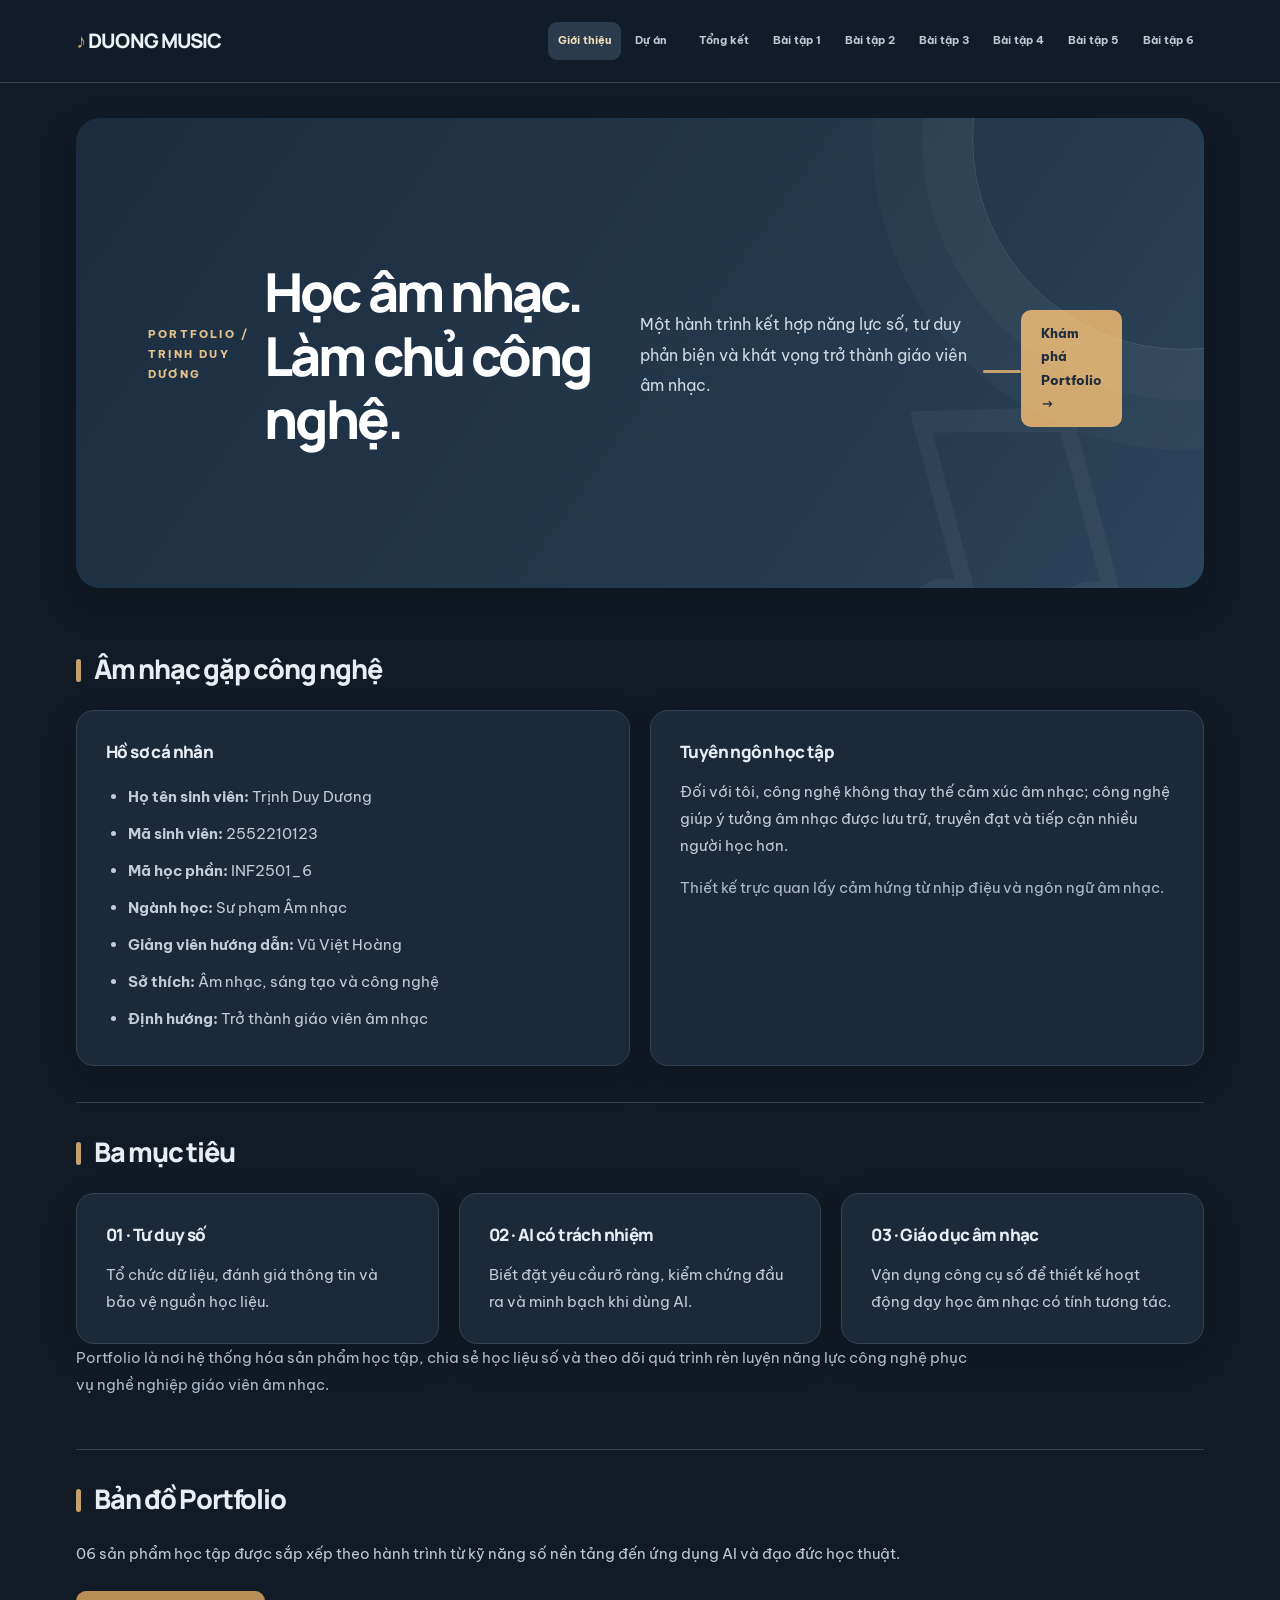
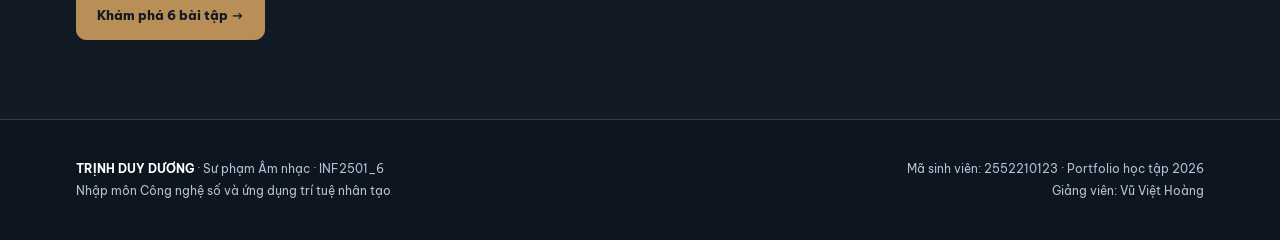
==== index.html @ 11582a18 "Add files via upload" ====
<!DOCTYPE html>

<html lang="vi"><head><meta charset="utf-8"/><meta content="width=device-width, initial-scale=1" name="viewport"/><meta content="Portfolio học phần Công nghệ số và AI – Trịnh Duy Dương" name="description"/><title>Học âm nhạc. Làm chủ công nghệ. | DUONG MUSIC</title><link href="style.css" rel="stylesheet"/><script defer="True" src="assets/evidence.js"></script></head><body><header><div class="wrap nav"><a class="brand" href="index.html">♪ DUONG MUSIC</a><nav class="links"><a class="active" href="index.html">Giới thiệu</a><a class="" href="projects.html">Dự án</a><a class="" href="conclusion.html">Tổng kết</a><a class="" href="baitap1.html">Bài tập 1</a><a class="" href="baitap2.html">Bài tập 2</a><a class="" href="baitap3.html">Bài tập 3</a><a class="" href="baitap4.html">Bài tập 4</a><a class="" href="baitap5.html">Bài tập 5</a><a class="" href="baitap6.html">Bài tập 6</a></nav></div></header><main class="wrap"><div class="hero home-hero"><div class="eyebrow">PORTFOLIO / TRỊNH DUY DƯƠNG</div><h1>Học âm nhạc. Làm chủ công nghệ.</h1><p class="lead">Một hành trình kết hợp năng lực số, tư duy phản biện và khát vọng trở thành giáo viên âm nhạc.</p><div class="rule"></div><div class="hero-cta"><a class="btn primary" href="projects.html">Khám phá Portfolio  →</a></div></div><section class="section"><h2>Âm nhạc gặp công nghệ</h2><div class="grid two"><article class="card"><h3>Hồ sơ cá nhân</h3><ul class="list"><li><b>Họ tên sinh viên: </b>Trịnh Duy Dương</li><li><b>Mã sinh viên: </b>2552210123</li><li><b>Mã học phần: </b>INF2501_6</li><li><b>Ngành học: </b>Sư phạm Âm nhạc</li><li><b>Giảng viên hướng dẫn: </b>Vũ Việt Hoàng</li><li><b>Sở thích: </b>Âm nhạc, sáng tạo và công nghệ</li><li><b>Định hướng: </b>Trở thành giáo viên âm nhạc</li></ul></article><article class="card"><h3>Tuyên ngôn học tập</h3><p>Đối với tôi, công nghệ không thay thế cảm xúc âm nhạc; công nghệ giúp ý tưởng âm nhạc được lưu trữ, truyền đạt và tiếp cận nhiều người học hơn.</p><p class="muted">Thiết kế trực quan lấy cảm hứng từ nhịp điệu và ngôn ngữ âm nhạc.</p></article></div></section><section class="section"><h2>Ba mục tiêu</h2><div class="grid"><article class="card"><h3>01 · Tư duy số</h3><p>Tổ chức dữ liệu, đánh giá thông tin và bảo vệ nguồn học liệu.</p></article><article class="card"><h3>02 · AI có trách nhiệm</h3><p>Biết đặt yêu cầu rõ ràng, kiểm chứng đầu ra và minh bạch khi dùng AI.</p></article><article class="card"><h3>03 · Giáo dục âm nhạc</h3><p>Vận dụng công cụ số để thiết kế hoạt động dạy học âm nhạc có tính tương tác.</p></article></div><p class="muted">Portfolio là nơi hệ thống hóa sản phẩm học tập, chia sẻ học liệu số và theo dõi quá trình rèn luyện năng lực công nghệ phục vụ nghề nghiệp giáo viên âm nhạc.</p></section><section class="section"><h2>Bản đồ Portfolio</h2><p>06 sản phẩm học tập được sắp xếp theo hành trình từ kỹ năng số nền tảng đến ứng dụng AI và đạo đức học thuật.</p><a class="btn primary" href="projects.html">Khám phá 6 bài tập →</a></section></main><footer><div class="wrap footer-grid"><div><strong>TRỊNH DUY DƯƠNG</strong> · Sư phạm Âm nhạc · INF2501_6<br/>Nhập môn Công nghệ số và ứng dụng trí tuệ nhân tạo</div><div>Mã sinh viên: 2552210123 · Portfolio học tập 2026<br/>Giảng viên: Vũ Việt Hoàng</div></div></footer></body></html>
---- style.css ----
@import url('https://fonts.googleapis.com/css2?family=Be+Vietnam+Pro:wght@400;500;600;700;800&family=Manrope:wght@400;500;600;700;800&display=swap');
:root{--bg:#f7f7f4;--paper:#fff;--ink:#14233b;--sub:#5e6a7b;--navy:#101d32;--navy2:#1b2b44;--gold:#bd8c42;--line:#e3e6e9;--soft:#edf0f2;--radius:18px;--shadow:0 12px 38px rgba(16,29,50,.055)}
*{box-sizing:border-box}html{scroll-behavior:smooth}body{margin:0;background:var(--bg);color:var(--ink);font:15px/1.8 'Be Vietnam Pro','Manrope',Arial,sans-serif;-webkit-font-smoothing:antialiased}a{color:#8b622b;text-underline-offset:3px}a:hover{color:#b17d35}img{max-width:100%}p{margin:0 0 15px}h1,h2,h3{letter-spacing:-.035em}strong,b{font-weight:700}.wrap{max-width:1200px;margin:0 auto;padding:0 36px}
header{background:rgba(255,255,255,.96);border-bottom:1px solid var(--line);position:sticky;top:0;z-index:30;backdrop-filter:blur(20px)}.nav{min-height:82px;display:flex;align-items:center;justify-content:space-between;gap:22px}.brand{font:800 20px/1.2 'Manrope',sans-serif;letter-spacing:-.045em;color:var(--navy);text-decoration:none;white-space:nowrap}.brand::first-letter{color:var(--gold)}.links{display:flex;align-items:center;gap:3px}.links a{display:inline-block;color:#596579;text-decoration:none;padding:9px 13px;border-radius:9px;font-size:12px;font-weight:700;white-space:nowrap;transition:background .2s,color .2s}.links a:hover,.links a.active{color:var(--navy);background:#eef0f2}.links a[href^='baitap']{padding:9px 10px;font-size:11px}.links a[href='projects.html']{margin-right:8px}
main{min-height:72vh;padding-bottom:45px}.hero{position:relative;overflow:hidden;margin:35px 0 32px;padding:76px 72px 72px;border-radius:24px;background:linear-gradient(122deg,#111e32 0%,#192b45 73%,#233a58 100%);color:white;isolation:isolate;box-shadow:0 20px 48px rgba(16,29,50,.14)}.hero:after{content:'♫';position:absolute;right:50px;bottom:-145px;font:400 460px/1 Georgia,serif;color:rgba(255,255,255,.045);transform:rotate(-15deg);z-index:-1}.eyebrow{color:#e4b96e;font-size:11px;font-weight:800;letter-spacing:.2em;text-transform:uppercase}.hero h1{font:800 clamp(35px,4.2vw,59px)/1.19 'Manrope','Be Vietnam Pro',sans-serif;max-width:850px;letter-spacing:-.055em;margin:21px 0 20px}.hero .lead{font-size:16px;line-height:1.9;max-width:720px;color:#d7e1ed;margin:0}.rule{height:3px;width:80px;background:var(--gold);margin:32px 0 0;border-radius:4px}
.section{padding:30px 0 36px;border-bottom:1px solid var(--line)}.section:last-of-type{border-bottom:0}.section h2{color:var(--navy);font:800 27px/1.4 'Manrope','Be Vietnam Pro',sans-serif;margin:0 0 22px;letter-spacing:-.045em}.section h2:before{content:'';display:inline-block;width:5px;height:23px;background:var(--gold);border-radius:6px;margin-right:13px;vertical-align:-3px}.section h3{font:800 17px/1.55 'Manrope','Be Vietnam Pro',sans-serif;margin:0 0 13px;color:var(--navy)}.section>p{max-width:900px;color:#4e5a6a}.grid{display:grid;grid-template-columns:repeat(3,minmax(0,1fr));gap:20px}.grid.two{grid-template-columns:repeat(2,minmax(0,1fr))}.card{background:var(--paper);border:1px solid var(--line);border-radius:var(--radius);padding:28px 29px;box-shadow:var(--shadow);overflow:hidden;min-width:0}.card p,.card li{color:#536071}.card p:last-child{margin-bottom:0}.card .tag{margin:5px 0}.num{font:800 42px/1.1 'Manrope',sans-serif;color:var(--gold);margin-bottom:12px}.tag{display:inline-block;background:#f6eee2;color:#91672f;border:1px solid #e8d6b7;border-radius:7px;padding:4px 10px;font-size:11px;font-weight:700;letter-spacing:.02em}.btn{display:inline-flex;align-items:center;justify-content:center;gap:7px;padding:12px 20px;border:1px solid #cbd3dd;border-radius:10px;color:var(--navy);background:white;text-decoration:none;font-size:13px;font-weight:800;margin:9px 10px 8px 0;transition:transform .2s,box-shadow .2s}.btn:hover{transform:translateY(-2px);box-shadow:var(--shadow);color:var(--navy)}.btn.primary{background:var(--navy);color:white;border-color:var(--navy)}.list{padding-left:22px;margin:0}.list li{padding:5px 0}.notice{background:#fffaf1;border:1px solid #e8d8b8;border-left:4px solid var(--gold);padding:20px 24px;border-radius:10px;color:#554934}.muted{color:var(--sub)!important}.tablewrap{overflow-x:auto;border:1px solid var(--line);border-radius:14px;background:white;box-shadow:var(--shadow)}table{border-collapse:collapse;width:100%;min-width:620px;font-size:13px}th,td{padding:15px 18px;text-align:left;border-bottom:1px solid #e9ebef;vertical-align:top}th{background:#f1f3f5;color:var(--navy);font-size:12px;font-weight:800}tr:nth-child(even){background:#fafbfc}tr:last-child td{border-bottom:0}.figure{width:100%;border-radius:12px;border:1px solid var(--line);object-fit:contain;max-height:480px;background:#f2f4f6}.caption{font-size:12px;color:var(--sub);margin:7px 0 18px}.flow{display:flex;gap:16px;flex-wrap:wrap}.step{flex:1;min-width:180px;padding:22px;background:white;border:1px solid var(--line);border-radius:14px;box-shadow:var(--shadow)}.step strong{color:#a47735}.quote{font:600 20px/1.7 'Be Vietnam Pro',sans-serif;color:#273951;padding:24px 28px;border-left:4px solid var(--gold);background:#f7f4ee;border-radius:0 12px 12px 0}footer{background:var(--navy);color:#c4cfdd;padding:38px 0;font-size:12px;margin-top:35px}.footer-grid{display:flex;justify-content:space-between;gap:25px;flex-wrap:wrap}.footer-grid strong{color:white}.footer-grid>div:last-child{text-align:right}
/* bespoke home and projects */.home-hero{min-height:470px;display:flex;align-items:center}.home-hero h1{max-width:730px}.home-hero .lead{max-width:650px}.home-hero:before{content:'';position:absolute;width:420px;height:420px;right:-190px;top:-190px;border:1px solid rgba(255,255,255,.13);border-radius:50%;box-shadow:0 0 0 50px rgba(255,255,255,.025),0 0 0 100px rgba(255,255,255,.025)}.home-hero .hero-cta{margin-top:26px}.hero-cta .btn{background:#e7b96c;color:#172337;border:0}.section-kicker{font:800 11px/1.5 'Manrope',sans-serif;letter-spacing:.18em;text-transform:uppercase;color:#a1763e;margin-bottom:9px}.project-card{display:flex;flex-direction:column;min-height:270px;position:relative;transition:transform .2s,box-shadow .2s}.project-card:hover{transform:translateY(-4px);box-shadow:0 18px 38px rgba(16,29,50,.10)}.project-card .btn{margin-top:auto;align-self:flex-start}.project-card .num{font-size:35px}.section-head{display:flex;align-items:end;justify-content:space-between;gap:20px}.section-head p{max-width:600px;color:var(--sub)}
@media(max-width:1000px){.wrap{padding:0 22px}.nav{align-items:flex-start;flex-direction:column;padding:14px 0;gap:10px}.links{flex-wrap:wrap}.links a{font-size:11px}.hero{padding:58px 45px}.grid{grid-template-columns:repeat(2,minmax(0,1fr))}}@media(max-width:680px){.wrap{padding:0 16px}.hero{margin:20px 0;padding:48px 26px;border-radius:17px}.hero h1{font-size:33px}.hero .lead{font-size:14px}.grid,.grid.two{grid-template-columns:1fr}.card{padding:23px}.section{padding:22px 0}.section h2{font-size:22px}.footer-grid>div:last-child{text-align:left}.home-hero{min-height:380px}.links a[href^='baitap']{padding:7px}.nav{min-height:unset}}

/* DUONG MUSIC | Calm dark editorial palette — applies to all 9 pages */
:root{--bg:#111a25;--paper:#1c2938;--ink:#e6ebf0;--sub:#aebbc9;--navy:#e7edf4;--navy2:#233549;--gold:#c6a06b;--line:#344455;--soft:#223242;--shadow:0 12px 36px rgba(0,0,0,.12)}
body{background:var(--bg);color:var(--ink)}
header{background:rgba(19,29,41,.96);border-bottom-color:var(--line)}
.brand{color:#edf2f7}.links a{color:#c0cad5}.links a:hover,.links a.active{color:#f2dfbd;background:#2c3b4c}
a{color:#e3ba80}a:hover{color:#f6d4a2}
.hero{background:linear-gradient(125deg,#1b2c3e 0%,#263b50 74%,#2b455a 100%);box-shadow:0 16px 38px rgba(0,0,0,.16)}
.hero .lead{color:#d0dae3}.eyebrow{color:#e3c18c}
.section{border-bottom-color:var(--line)}.section h2,.section h3{color:#e8edf3}.section>p{color:#bdc9d5}
.card,.step{background:var(--paper);border-color:var(--line);box-shadow:var(--shadow)}
.card p,.card li{color:#c1ccd8}.muted{color:#aebbc9!important}.section-kicker{color:#d8b47f}.section-head p{color:#afbdca}
.tag{background:#3b352f;border-color:#65513a;color:#e5c18b}
.btn{background:#243548;border-color:#42566b;color:#e7edf3}.btn:hover{color:#fff;background:#30465d}.btn.primary{background:#b98f57;color:#111a25;border-color:#b98f57}.hero-cta .btn{background:#d1a76d;color:#1a2634}
.notice{background:#2d2b29;border-color:#5c4b36;color:#e3d6c5}
.tablewrap{background:var(--paper);border-color:var(--line)}th{background:#293b4e;color:#e6edf4}th,td{border-bottom-color:#39495b}tr:nth-child(even){background:#202f3f}tr:nth-child(odd){background:#1c2938}
.figure{background:#253545;border-color:var(--line)}.caption,.source-preview figcaption{color:#acbaca!important}
.quote{background:#273442;color:#e0e8ef}.step strong{color:#dbb57d}
footer{background:#0d1520;color:#b5c2d0;border-top:1px solid #2e3d4e}
footer strong{color:#edf2f7}
code{background:#2a394a;color:#e5c18b;padding:2px 5px;border-radius:4px}
input,textarea,select{background:#1c2938;color:#e6ebf0;border-color:#465a6e}
.source-preview img{border-color:#3b4d60!important}

/* Evidence areas display actual screenshots only when user-supplied files exist. */
.evidence-gallery{margin-top:26px}.evidence-gallery h3{margin-bottom:14px}.evidence-slot{min-height:130px;border:1px dashed #7c8a98;border-radius:15px;background:rgba(255,255,255,.025);display:flex;flex-direction:column;justify-content:center;align-items:center;gap:7px;padding:20px;text-align:center}.evidence-slot span{font-weight:700;color:#e6e9ee}.evidence-slot small{color:#9ba9b8}.evidence-slot img{width:100%;height:auto;max-height:370px;object-fit:contain;border-radius:10px}.evidence-gallery .grid{margin-top:14px}

/* Full-length navigation labels, responsive wrapping */
.nav{gap:16px;flex-wrap:wrap;padding-top:13px;padding-bottom:13px}.links{display:flex;flex-wrap:wrap;align-items:center;justify-content:flex-end;gap:4px}.links a{white-space:nowrap;font-size:clamp(11px,.82vw,13px);padding:9px 10px}@media(max-width:1050px){.nav{justify-content:center}.links{justify-content:center}}
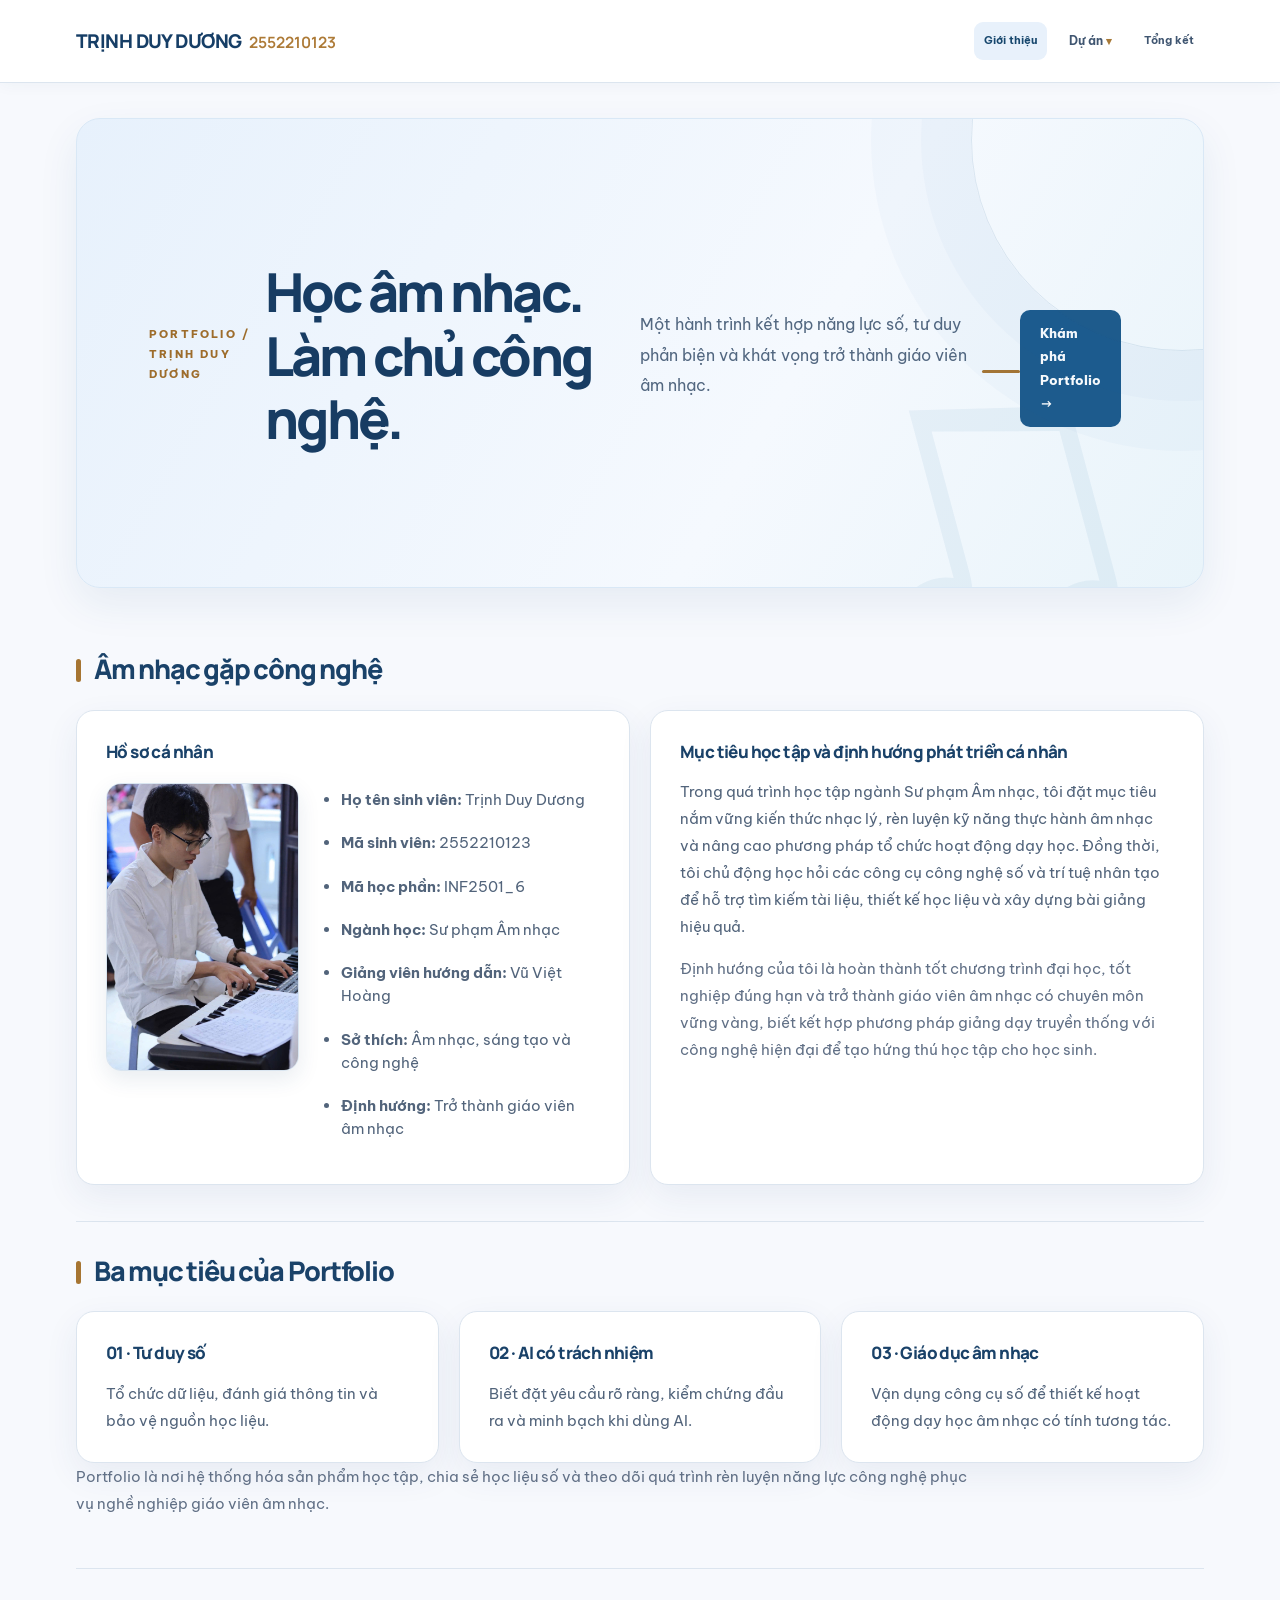
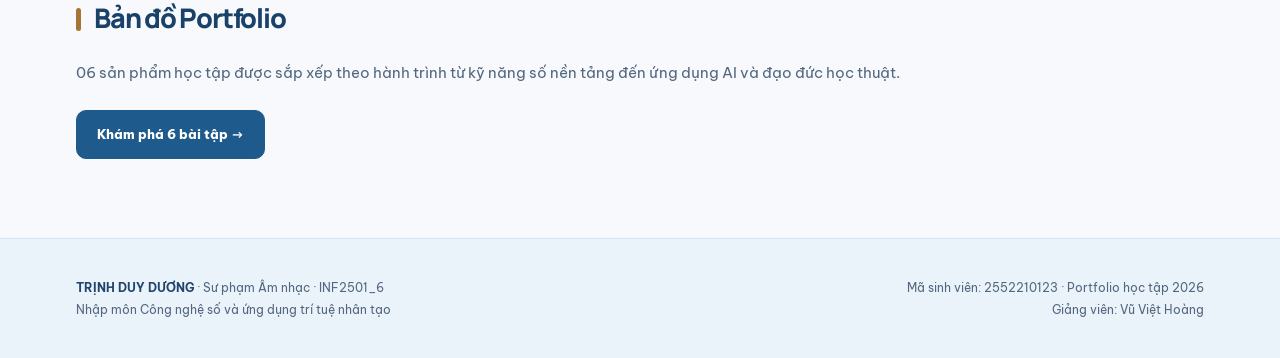
==== commit c15927f3: "Add files via upload" ====
--- a/index.html
+++ b/index.html
@@ -1,3 +1,3 @@
 <!DOCTYPE html>
 
-<html lang="vi"><head><meta charset="utf-8"/><meta content="width=device-width, initial-scale=1" name="viewport"/><meta content="Portfolio học phần Công nghệ số và AI – Trịnh Duy Dương" name="description"/><title>Học âm nhạc. Làm chủ công nghệ. | DUONG MUSIC</title><link href="style.css" rel="stylesheet"/><script defer="True" src="assets/evidence.js"></script></head><body><header><div class="wrap nav"><a class="brand" href="index.html">♪ DUONG MUSIC</a><nav class="links"><a class="active" href="index.html">Giới thiệu</a><a class="" href="projects.html">Dự án</a><a class="" href="conclusion.html">Tổng kết</a><a class="" href="baitap1.html">Bài tập 1</a><a class="" href="baitap2.html">Bài tập 2</a><a class="" href="baitap3.html">Bài tập 3</a><a class="" href="baitap4.html">Bài tập 4</a><a class="" href="baitap5.html">Bài tập 5</a><a class="" href="baitap6.html">Bài tập 6</a></nav></div></header><main class="wrap"><div class="hero home-hero"><div class="eyebrow">PORTFOLIO / TRỊNH DUY DƯƠNG</div><h1>Học âm nhạc. Làm chủ công nghệ.</h1><p class="lead">Một hành trình kết hợp năng lực số, tư duy phản biện và khát vọng trở thành giáo viên âm nhạc.</p><div class="rule"></div><div class="hero-cta"><a class="btn primary" href="projects.html">Khám phá Portfolio  →</a></div></div><section class="section"><h2>Âm nhạc gặp công nghệ</h2><div class="grid two"><article class="card"><h3>Hồ sơ cá nhân</h3><ul class="list"><li><b>Họ tên sinh viên: </b>Trịnh Duy Dương</li><li><b>Mã sinh viên: </b>2552210123</li><li><b>Mã học phần: </b>INF2501_6</li><li><b>Ngành học: </b>Sư phạm Âm nhạc</li><li><b>Giảng viên hướng dẫn: </b>Vũ Việt Hoàng</li><li><b>Sở thích: </b>Âm nhạc, sáng tạo và công nghệ</li><li><b>Định hướng: </b>Trở thành giáo viên âm nhạc</li></ul></article><article class="card"><h3>Tuyên ngôn học tập</h3><p>Đối với tôi, công nghệ không thay thế cảm xúc âm nhạc; công nghệ giúp ý tưởng âm nhạc được lưu trữ, truyền đạt và tiếp cận nhiều người học hơn.</p><p class="muted">Thiết kế trực quan lấy cảm hứng từ nhịp điệu và ngôn ngữ âm nhạc.</p></article></div></section><section class="section"><h2>Ba mục tiêu</h2><div class="grid"><article class="card"><h3>01 · Tư duy số</h3><p>Tổ chức dữ liệu, đánh giá thông tin và bảo vệ nguồn học liệu.</p></article><article class="card"><h3>02 · AI có trách nhiệm</h3><p>Biết đặt yêu cầu rõ ràng, kiểm chứng đầu ra và minh bạch khi dùng AI.</p></article><article class="card"><h3>03 · Giáo dục âm nhạc</h3><p>Vận dụng công cụ số để thiết kế hoạt động dạy học âm nhạc có tính tương tác.</p></article></div><p class="muted">Portfolio là nơi hệ thống hóa sản phẩm học tập, chia sẻ học liệu số và theo dõi quá trình rèn luyện năng lực công nghệ phục vụ nghề nghiệp giáo viên âm nhạc.</p></section><section class="section"><h2>Bản đồ Portfolio</h2><p>06 sản phẩm học tập được sắp xếp theo hành trình từ kỹ năng số nền tảng đến ứng dụng AI và đạo đức học thuật.</p><a class="btn primary" href="projects.html">Khám phá 6 bài tập →</a></section></main><footer><div class="wrap footer-grid"><div><strong>TRỊNH DUY DƯƠNG</strong> · Sư phạm Âm nhạc · INF2501_6<br/>Nhập môn Công nghệ số và ứng dụng trí tuệ nhân tạo</div><div>Mã sinh viên: 2552210123 · Portfolio học tập 2026<br/>Giảng viên: Vũ Việt Hoàng</div></div></footer></body></html>+<html lang="vi"><head><meta charset="utf-8"/><meta content="width=device-width, initial-scale=1" name="viewport"/><meta content="Portfolio học phần Công nghệ số và AI – Trịnh Duy Dương" name="description"/><title>Học âm nhạc. Làm chủ công nghệ. | Trịnh Duy Dương 2552210123</title><link href="style.css" rel="stylesheet"/><script defer="True" src="assets/evidence.js"></script></head><body><header><div class="wrap nav"><a class="brand" href="index.html">TRỊNH DUY DƯƠNG <span class="brand-id">2552210123</span></a><nav class="links"><a class="active" href="index.html">Giới thiệu</a><details class="project-menu"><summary>Dự án</summary><div class="project-submenu"><a href="projects.html">Tất cả dự án</a><a href="baitap1.html">Bài tập 1</a><a href="baitap2.html">Bài tập 2</a><a href="baitap3.html">Bài tập 3</a><a href="baitap4.html">Bài tập 4</a><a href="baitap5.html">Bài tập 5</a><a href="baitap6.html">Bài tập 6</a></div></details><a href="conclusion.html">Tổng kết</a></nav></div></header><main class="wrap"><div class="hero home-hero"><div class="eyebrow">PORTFOLIO / TRỊNH DUY DƯƠNG</div><h1>Học âm nhạc. Làm chủ công nghệ.</h1><p class="lead">Một hành trình kết hợp năng lực số, tư duy phản biện và khát vọng trở thành giáo viên âm nhạc.</p><div class="rule"></div><div class="hero-cta"><a class="btn primary" href="projects.html">Khám phá Portfolio  →</a></div></div><section class="section"><h2>Âm nhạc gặp công nghệ</h2><div class="grid two"><article class="card profile-card"><h3>Hồ sơ cá nhân</h3><div class="profile-layout"><div class="profile-photo"><img src="assets/AnhDaiDien_TrinhDuyDuong.png" alt="Ảnh cá nhân đang chơi đàn phím điện tử" loading="eager"/></div><ul class="list profile-details"><li><b>Họ tên sinh viên: </b>Trịnh Duy Dương</li><li><b>Mã sinh viên: </b>2552210123</li><li><b>Mã học phần: </b>INF2501_6</li><li><b>Ngành học: </b>Sư phạm Âm nhạc</li><li><b>Giảng viên hướng dẫn: </b>Vũ Việt Hoàng</li><li><b>Sở thích: </b>Âm nhạc, sáng tạo và công nghệ</li><li><b>Định hướng: </b>Trở thành giáo viên âm nhạc</li></ul></div></article><article class="card"><h3>Mục tiêu học tập và định hướng phát triển cá nhân</h3><p>Trong quá trình học tập ngành Sư phạm Âm nhạc, tôi đặt mục tiêu nắm vững kiến thức nhạc lý, rèn luyện kỹ năng thực hành âm nhạc và nâng cao phương pháp tổ chức hoạt động dạy học. Đồng thời, tôi chủ động học hỏi các công cụ công nghệ số và trí tuệ nhân tạo để hỗ trợ tìm kiếm tài liệu, thiết kế học liệu và xây dựng bài giảng hiệu quả.</p><p class="muted">Định hướng của tôi là hoàn thành tốt chương trình đại học, tốt nghiệp đúng hạn và trở thành giáo viên âm nhạc có chuyên môn vững vàng, biết kết hợp phương pháp giảng dạy truyền thống với công nghệ hiện đại để tạo hứng thú học tập cho học sinh.</p></article></div></section><section class="section"><h2>Ba mục tiêu của Portfolio</h2><div class="grid"><article class="card"><h3>01 · Tư duy số</h3><p>Tổ chức dữ liệu, đánh giá thông tin và bảo vệ nguồn học liệu.</p></article><article class="card"><h3>02 · AI có trách nhiệm</h3><p>Biết đặt yêu cầu rõ ràng, kiểm chứng đầu ra và minh bạch khi dùng AI.</p></article><article class="card"><h3>03 · Giáo dục âm nhạc</h3><p>Vận dụng công cụ số để thiết kế hoạt động dạy học âm nhạc có tính tương tác.</p></article></div><p class="muted">Portfolio là nơi hệ thống hóa sản phẩm học tập, chia sẻ học liệu số và theo dõi quá trình rèn luyện năng lực công nghệ phục vụ nghề nghiệp giáo viên âm nhạc.</p></section><section class="section"><h2>Bản đồ Portfolio</h2><p>06 sản phẩm học tập được sắp xếp theo hành trình từ kỹ năng số nền tảng đến ứng dụng AI và đạo đức học thuật.</p><a class="btn primary" href="projects.html">Khám phá 6 bài tập →</a></section></main><footer><div class="wrap footer-grid"><div><strong>TRỊNH DUY DƯƠNG</strong> · Sư phạm Âm nhạc · INF2501_6<br/>Nhập môn Công nghệ số và ứng dụng trí tuệ nhân tạo</div><div>Mã sinh viên: 2552210123 · Portfolio học tập 2026<br/>Giảng viên: Vũ Việt Hoàng</div></div></footer></body></html>
--- a/style.css
+++ b/style.css
@@ -35,3 +35,107 @@
 
 /* Full-length navigation labels, responsive wrapping */
 .nav{gap:16px;flex-wrap:wrap;padding-top:13px;padding-bottom:13px}.links{display:flex;flex-wrap:wrap;align-items:center;justify-content:flex-end;gap:4px}.links a{white-space:nowrap;font-size:clamp(11px,.82vw,13px);padding:9px 10px}@media(max-width:1050px){.nav{justify-content:center}.links{justify-content:center}}
+
+/* Bai 5: faithful Word transcription and original embedded QR image */
+.bt5-word{max-width:1100px;margin:28px auto 70px}.bt5-sheet{background:#1b2837;border:1px solid #3c5064;border-radius:20px;padding:clamp(20px,4vw,55px);box-shadow:0 20px 55px #0002;color:#e9edf2}.bt5-sheet h1{text-align:center;font-size:clamp(27px,4vw,43px);letter-spacing:.03em;color:#f4f5f8;margin:0 0 12px}.bt5-subtitle{text-align:center;font-weight:700;font-size:clamp(17px,2.5vw,24px);color:#e9c78c;margin:0 0 8px}.bt5-subtitle2{text-align:center;font-size:17px;color:#d9e6f2;margin:0 0 26px}.bt5-sheet h2{color:#e7c08a;border-bottom:1px solid #506175;padding-bottom:10px;margin:34px 0 16px;font-size:clamp(20px,2.4vw,26px)}.bt5-sheet h3{font-size:18px;color:#c5d9f0;margin:22px 0 10px}.bt5-sheet p{line-height:1.85;margin:11px 0;color:#e2e8ef}.bt5-sheet .bt5-bullet{padding-left:26px;position:relative}.bt5-bullet:before{content:'•';position:absolute;left:8px;color:#e7c08a}.bt5-tablewrap{overflow-x:auto;margin:18px 0 26px;border:1px solid #46576b;border-radius:12px}.bt5-tablewrap table{width:100%;border-collapse:collapse;min-width:490px}.bt5-tablewrap th{background:#34495d;color:#fff;font-weight:700}.bt5-tablewrap td,.bt5-tablewrap th{padding:13px 15px;border-bottom:1px solid #46576b;vertical-align:top;line-height:1.55;text-align:left}.bt5-image{text-align:center;margin:22px 0 8px}.bt5-image img{display:block;max-width:260px;width:100%;height:auto;margin:auto;background:white;padding:14px;border-radius:12px}.bt5-caption{text-align:center!important;font-style:italic;color:#bfc9d5!important}.bt5-video-label{text-align:center;font-weight:700;color:#f2d5a5!important}.bt5-sheet a{color:#a9d5ff;overflow-wrap:anywhere}.bt5-video{position:relative;width:100%;aspect-ratio:16/9;overflow:hidden;border-radius:14px;border:1px solid #42576c;background:#0d1722;margin:20px auto 25px}.bt5-video iframe{width:100%;height:100%;border:0;display:block}.bt5-bottom-nav{display:flex;flex-wrap:wrap;gap:12px;margin:26px 0}@media(max-width:650px){.bt5-sheet{padding:18px}.bt5-tablewrap td,.bt5-tablewrap th{padding:9px}.bt5-sheet p{font-size:15px}}
+
+
+/* Bai 6: original Word content, typography and spacing only */
+.bt6-section { max-width: 100%; }
+.bt6-section p { line-height: 1.85; margin: 0 0 1.1rem; overflow-wrap: anywhere; white-space: pre-wrap; }
+.bt6-section h2 { line-height: 1.4; margin-bottom: 1.3rem; }
+.bt6-section h3 { line-height: 1.5; margin-bottom: 1.2rem; }
+.bt6-meta, .bt6-intro { line-height: 1.8; }
+.bt6-principle { padding: 1rem 1.2rem; border-left: 3px solid #c8a35d; background: rgba(150,170,200,.07); border-radius: 0 10px 10px 0; }
+.bt6-step { padding: .55rem 0; }
+.bt6-figure { margin: 1.5rem auto; max-width: 750px; text-align: center; }
+.bt6-figure img { display: block; width: 100%; height: auto; object-fit: contain; border-radius: 10px; }
+
+/* Navigation: six assignments nested inside the Du an menu */
+.links{display:flex;align-items:center;gap:7px;flex-wrap:wrap}
+.project-menu{position:relative;display:block}
+.project-menu summary{list-style:none;cursor:pointer;user-select:none;color:#c6d0dc;padding:9px 15px;border-radius:9px;font-size:12px;font-weight:700;white-space:nowrap;transition:background .2s}
+.project-menu summary::-webkit-details-marker{display:none}
+.project-menu summary::after{content:" ▾";font-size:11px;color:#c6a06b}
+.project-menu summary:hover,.project-menu[open] summary,.project-menu.current-section summary{background:#293b4e;color:#f1f5f9}
+.project-submenu{position:absolute;top:calc(100% + 8px);left:0;min-width:215px;z-index:90;background:#1b2a3b;border:1px solid #43546a;box-shadow:0 15px 32px #0005;border-radius:13px;padding:9px;display:flex;flex-direction:column;gap:3px}
+.project-submenu a,.links .project-submenu a[href^='baitap']{display:block;padding:10px 13px;font-size:13px;color:#dce5ef;border-radius:8px;text-decoration:none}
+.project-submenu a:hover,.project-submenu a.active{background:#31465d;color:white}
+.project-submenu a:first-child{border-bottom:1px solid #42546a;border-radius:0;padding-bottom:12px;margin-bottom:3px;color:#e9c78c}
+@media(max-width:680px){.links{width:100%;justify-content:flex-start}.project-submenu{position:absolute;left:0;min-width:210px;max-width:calc(100vw - 32px)}}
+
+
+/* LIGHT THEME – requested visual-only redesign, 19 Nov 2026 */
+:root{--bg:#f7f9fd;--paper:#ffffff;--ink:#203047;--sub:#617086;--navy:#173d65;--navy2:#dfeaf7;--gold:#b98538;--line:#dce5ef;--soft:#edf4fb;--shadow:0 12px 34px rgba(36,72,115,.075)}
+html{color-scheme:light}
+body{background:var(--bg);color:var(--ink)}
+header{background:rgba(255,255,255,.97);border-bottom:1px solid #dce5ef;box-shadow:0 2px 15px rgba(22,58,95,.045)}
+.brand{color:#163e66;font-size:clamp(14px,1.5vw,19px);letter-spacing:-.03em;white-space:normal}
+.brand::first-letter{color:inherit}.brand-id{font-weight:650;color:#ad7a36;letter-spacing:0;font-size:.82em;margin-left:4px}
+.links a{color:#405671}.links a:hover,.links a.active{color:#17476d;background:#e8f1fb}
+a{color:#17669b}a:hover{color:#0b4978}
+.hero{background:linear-gradient(120deg,#e7f1fc 0%,#f5f9fe 62%,#e9f4fa 100%);color:#183e64;border:1px solid #d9e8f6;box-shadow:0 16px 40px rgba(28,79,124,.08)}
+.hero:after{color:rgba(41,104,158,.065)}.hero .lead{color:#526780}.eyebrow{color:#9d6c2b}.hero h1{color:#173c63}.home-hero:before{border-color:rgba(31,91,148,.12);box-shadow:0 0 0 50px rgba(31,91,148,.025),0 0 0 100px rgba(31,91,148,.025)}
+.section{border-bottom-color:#dce5ef}.section h2,.section h3{color:#1a4269}.section>p,.section-head p{color:#53677e}
+.card,.step{background:#fff;border-color:#dce5ef;box-shadow:var(--shadow)}.card p,.card li{color:#52647b}.muted{color:#617086!important}.section-kicker{color:#a47639}
+.tag{background:#fff5e7;border-color:#eed8b5;color:#97692d}
+.btn{background:#fff;border-color:#c9d8e8;color:#1c4b75}.btn:hover{background:#eef5fc;color:#16416c}.btn.primary{background:#1e5b8c;border-color:#1e5b8c;color:#fff}.hero-cta .btn{background:#1e5b8c;color:white}
+.notice{background:#fffaf0;border-color:#eedcbd;color:#655037}
+.tablewrap{background:#fff;border-color:#dce5ef}th{background:#e9f2fa;color:#21496f}th,td{border-bottom-color:#dce5ef}tr:nth-child(even){background:#f5f9fe}tr:nth-child(odd){background:#fff}
+.figure{background:#f7fafc;border-color:#dce5ef}.caption,.source-preview figcaption{color:#687a8e!important}
+.quote{background:#edf5fc;color:#254b71}.step strong{color:#a57537}
+footer{background:#eaf2fa;color:#53677e;border-top:1px solid #d5e3f0}footer strong,.footer-grid strong{color:#21456c}
+code{background:#eaf1f9;color:#855b29}input,textarea,select{background:#fff;color:#203047;border-color:#c8d9ea}
+.source-preview img{border-color:#d7e4ef!important}
+.evidence-slot{border-color:#b8cde1;background:#f7faff}.evidence-slot span{color:#244669}.evidence-slot small{color:#61768b}
+.project-menu summary{color:#405671}.project-menu summary::after{color:#a77937}
+.project-menu summary:hover,.project-menu[open] summary,.project-menu.current-section summary{background:#e6f0fa;color:#1b4d78}
+.project-submenu{background:#fff;border:1px solid #d4e1ef;box-shadow:0 15px 35px rgba(25,67,107,.16)}
+.project-submenu a,.links .project-submenu a[href^='baitap']{color:#315372}.project-submenu a:hover,.project-submenu a.active{background:#eaf3fc;color:#154a78}
+.project-submenu a:first-child{border-bottom-color:#dce5ef;color:#9b6b30}
+.bt5-sheet{background:#fff;border:1px solid #dce5ef;color:#24364b;box-shadow:0 18px 45px rgba(28,70,110,.07)}
+.bt6-principle{background:#f0f6fc;border-left-color:#bd924e}
+/* Preserve the original screenshot pixels, text, and assignment layout. */
+@media(max-width:680px){.brand{font-size:15px}.brand-id{display:inline-block}}
+
+/* Personal profile: original photograph, responsive two-column arrangement */
+.profile-card{min-width:0}
+.profile-layout{display:grid;grid-template-columns:minmax(145px, 39%) minmax(0,1fr);gap:22px;align-items:start;margin-top:18px}
+.profile-photo{width:100%;border-radius:15px;overflow:hidden;background:#edf4fa;border:1px solid #d9e5f0;box-shadow:0 8px 22px rgba(32,67,106,.1)}
+.profile-photo img{display:block;width:100%;height:auto;aspect-ratio:2/3;object-fit:cover;object-position:center top}
+.profile-details{margin:0;padding-left:20px;min-width:0}
+.profile-details li{margin-bottom:10px;overflow-wrap:anywhere;line-height:1.55}
+@media(max-width:1150px){.profile-layout{grid-template-columns:1fr;gap:18px}.profile-photo{max-width:270px;margin:auto}.profile-details{padding-left:22px}}
+@media(max-width:680px){.profile-layout{grid-template-columns:1fr}.profile-photo{max-width:310px}}
+
+
+/* CONSISTENT LIGHT THEME — contrast and readability repairs across all pages */
+:root{--bg:#f7f9fd;--paper:#fff;--ink:#203047;--sub:#52647b;--navy:#173d65;--gold:#a67532;--line:#dce5ef}
+/* Word-derived content: replace legacy dark-only local styles without altering content */
+.bt3-head{background:linear-gradient(125deg,#eaf3fd,#fff)!important;border:1px solid #d8e5f2!important;box-shadow:0 10px 30px rgba(30,75,120,.06)!important;color:#203047!important}
+.bt3-head .eyebrow{color:#8d642f!important}.bt3-head h1{color:#183f68!important}.bt3-head p{color:#3e5670!important}
+.bt3-section{background:#fff!important;border:1px solid #dce5ef!important;color:#25364b!important;box-shadow:0 8px 26px rgba(26,70,110,.035)!important}
+.bt3-section h2{color:#174a78!important}.bt3-section h3{color:#285a83!important}
+.bt3-section p,.bt3-section li{color:#31455c!important}
+.bt3-section .bt3-prompt{background:#edf5fd!important;border-left-color:#5b93c3!important;color:#243a53!important}
+.bt3-section th{background:#e7f1fb!important;color:#173e64!important}.bt3-section td{background:#fff!important;color:#2b4159!important}.bt3-section tr:nth-child(even) td{background:#f7faff!important}
+.bt3-section th,.bt3-section td{border-color:#d7e3f0!important}
+.bt4-word{color:#25364b!important}.bt4-word .bt4-sheet{background:#fff!important;border:1px solid #dce5ef!important;box-shadow:0 15px 45px rgba(27,70,112,.075)!important;color:#25364b!important}
+.bt4-word h1{color:#183f68!important}.bt4-word .bt4-sheet>p:nth-child(2){color:#285d88!important}
+.bt4-word h2{color:#1d527e!important;border-top-color:#dce5ef!important}.bt4-word h3{color:#2a608a!important}
+.bt4-word p,.bt4-word li{color:#30465f!important}.bt4-word .bt4-list:before{color:#b98538!important}
+.bt4-word .bt4-tablewrap{border-color:#dce5ef!important}.bt4-word th{background:#e8f2fc!important;color:#21486c!important}.bt4-word td{background:#fff!important;color:#30465f!important}.bt4-word tr:nth-child(even) td{background:#f6faff!important}
+.bt4-word th,.bt4-word td{border-color:#dce5ef!important}.bt4-word a{color:#17669b!important}
+.bt5-sheet{background:#fff!important;color:#26394f!important;border:1px solid #dce5ef!important}
+.bt5-sheet h1{color:#183f68!important}.bt5-subtitle{color:#a67532!important}.bt5-subtitle2{color:#395b79!important}
+.bt5-sheet h2{color:#1e527e!important;border-bottom-color:#dce5ef!important}.bt5-sheet h3{color:#2c5e86!important}
+.bt5-sheet p,.bt5-sheet li{color:#30465e!important}.bt5-sheet .bt5-caption{color:#52647b!important}.bt5-sheet .bt5-video-label{color:#9c6c2f!important}
+.bt5-sheet a{color:#14649a!important}.bt5-sheet .bt5-tablewrap{border-color:#dce5ef!important}
+.bt5-sheet th{background:#e8f2fb!important;color:#1e476c!important}.bt5-sheet td{background:#fff!important;color:#2c4158!important;border-color:#dce5ef!important}.bt5-sheet tr:nth-child(even) td{background:#f6faff!important}
+.bt5-sheet .bt5-bullet:before{color:#a67532!important}
+/* Keep all six assignments readable on white backgrounds */
+main{color:var(--ink)}main p,main li{opacity:1}main h1,main h2,main h3{opacity:1}
+@media(max-width:700px){.bt3-section,.bt4-word .bt4-sheet,.bt5-sheet{box-shadow:none!important}}
+
+/* Tong ket – giao dien sang, rieng biet, de doc */
+.conclusion-hero{padding-bottom:24px}.conclusion-hero h1{max-width:850px}.conclusion-intro{margin:6px 0 28px;padding:16px 20px;border:1px solid #dbe4ee;border-radius:14px;background:#fff;color:#42536d;line-height:1.8}.conclusion-dot{padding:0 7px;color:#b48a47}.conclusion-section{padding-top:32px;padding-bottom:32px}.conclusion-heading{display:flex;align-items:flex-start;gap:16px;margin-bottom:22px}.conclusion-heading h2{margin:0!important;font-size:clamp(1.3rem,2.2vw,1.75rem);line-height:1.4;color:#1e395f!important}.conclusion-number{display:inline-flex;align-items:center;justify-content:center;flex:0 0 49px;height:49px;border-radius:13px;background:#e8f0fb;color:#20456f;font-weight:800;font-size:1.08rem}.conclusion-body{max-width:900px}.conclusion-body p,.conclusion-feature p,.conclusion-skill p,.conclusion-after,.conclusion-section-desc,.conclusion-end p{color:#3f5068!important;line-height:1.85;font-size:1rem}.conclusion-body p{margin:0 0 16px}.conclusion-skill-grid,.conclusion-two-col,.conclusion-project-grid{display:grid;grid-template-columns:repeat(2,minmax(0,1fr));gap:16px}.conclusion-skill,.conclusion-feature,.conclusion-project{background:#fff!important;border:1px solid #dce5ef;border-radius:17px;padding:23px;box-shadow:0 8px 22px rgba(26,53,90,.045)}.conclusion-skill-label,.conclusion-feature-kicker,.conclusion-project-no{font-size:.8rem;letter-spacing:.045em;font-weight:750;color:#9a7034!important;text-transform:uppercase}.conclusion-skill h3,.conclusion-feature h3{margin:10px 0!important;color:#213d63!important;font-size:1.1rem}.conclusion-skill p,.conclusion-feature p{margin:0}.conclusion-after{margin:20px 0 0}.conclusion-feature{border-top:4px solid #c69b57}.conclusion-section-desc{margin:-4px 0 18px}.conclusion-project{text-decoration:none!important;display:flex;flex-direction:column;gap:12px;min-height:164px;transition:transform .2s,border-color .2s,box-shadow .2s}.conclusion-project strong{font-size:1.05rem;color:#203c63!important;line-height:1.5}.conclusion-project-link{margin-top:auto;font-size:.92rem;color:#225d9b!important;font-weight:700}.conclusion-project:hover{transform:translateY(-3px);border-color:#8daed5;box-shadow:0 12px 26px rgba(26,53,90,.1)}.conclusion-back{text-align:right;margin-top:20px}.conclusion-back a{color:#245b96;font-weight:700}.conclusion-end{background:#edf3fa;border:1px solid #d9e4f0;border-radius:17px;padding:24px;margin:12px 0 42px}.conclusion-end strong{font-size:1.15rem;color:#1d3c65}.conclusion-end p{margin:8px 0 0}@media(max-width:700px){.conclusion-skill-grid,.conclusion-two-col,.conclusion-project-grid{grid-template-columns:1fr}.conclusion-heading{gap:12px}.conclusion-number{flex-basis:42px;height:42px}.conclusion-intro{padding:14px}.conclusion-skill,.conclusion-feature,.conclusion-project{padding:18px}}
